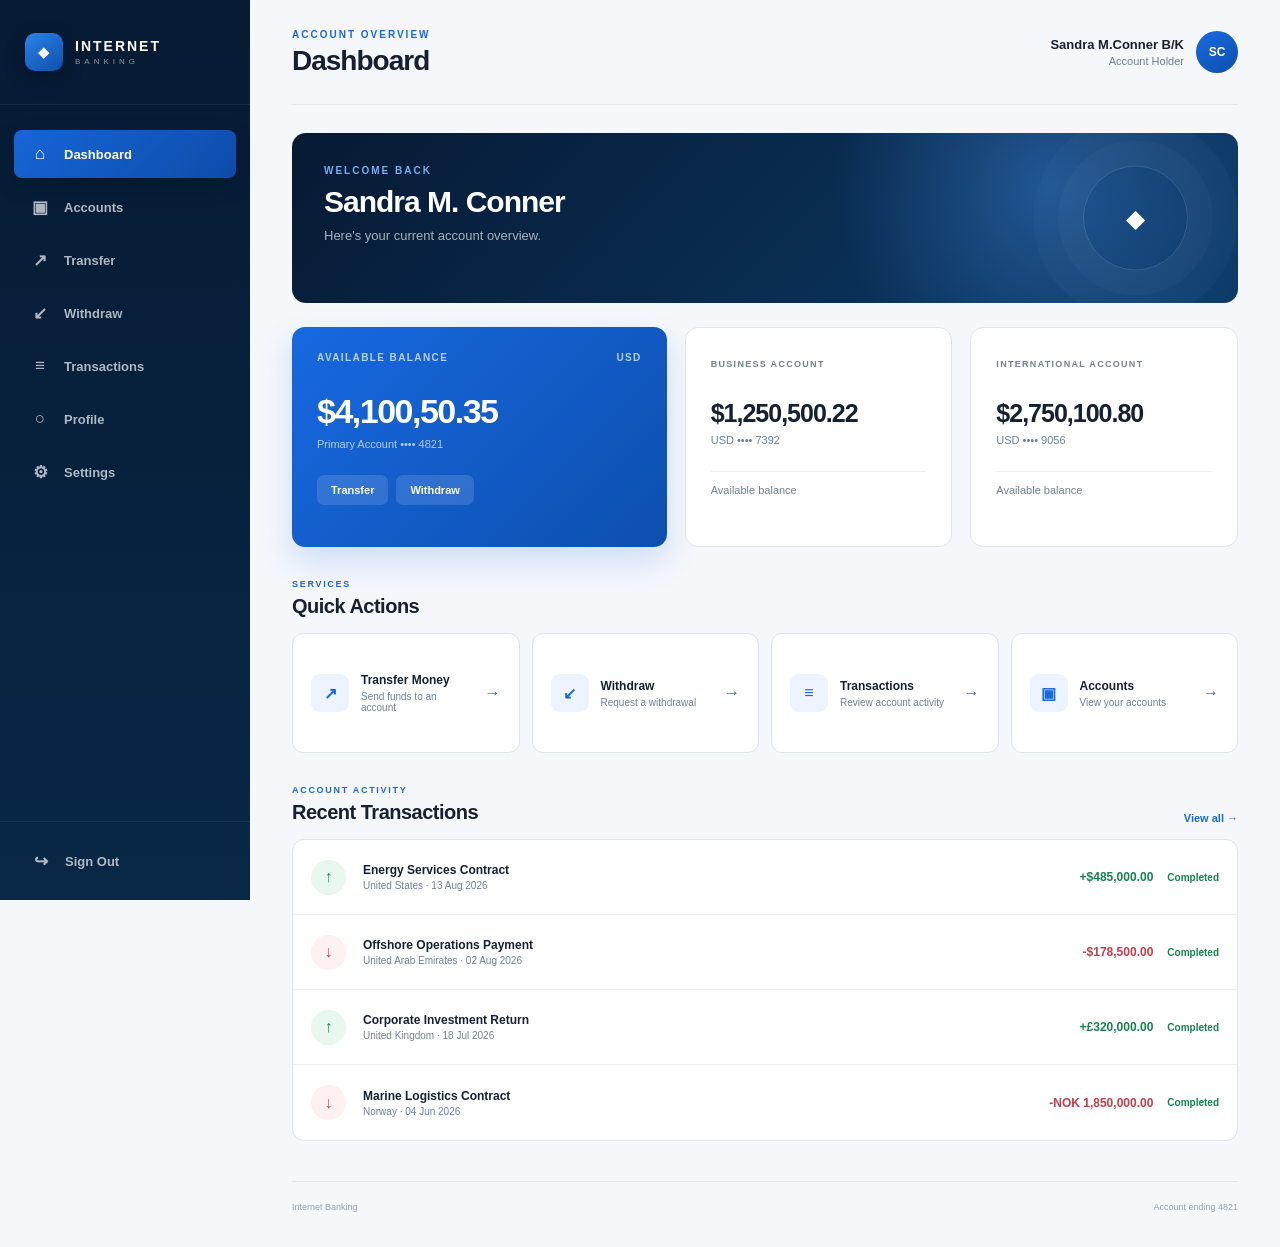
==== dashboard.html @ 9bc2a7ba "Rename dashboad.html to dashboard.html" ====
<!DOCTYPE html>
<html lang="en">

<head>

    <meta charset="UTF-8">

    <meta
        name="viewport"
        content="width=device-width, initial-scale=1.0">

    <title>Internet Banking - Dashboard</title>

    <link
        rel="stylesheet"
        href="style.css">

</head>


<body>


<div class="bank-app">


    <!-- SIDEBAR -->

    <aside class="bank-sidebar">


        <div class="bank-brand">

            <div class="bank-logo">
                ◆
            </div>

            <div>

                <strong>
                    INTERNET
                </strong>

                <span>
                    BANKING
                </span>

            </div>

        </div>



        <nav class="bank-navigation">


            <a
                href="dashboard.html"
                class="active">

                <span>⌂</span>

                Dashboard

            </a>


            <a href="accounts.html">

                <span>▣</span>

                Accounts

            </a>


            <a href="transfer.html">

                <span>↗</span>

                Transfer

            </a>


            <a href="withdraw.html">

                <span>↙</span>

                Withdraw

            </a>


            <a href="transactions.html">

                <span>≡</span>

                Transactions

            </a>


            <a href="profile.html">

                <span>○</span>

                Profile

            </a>


            <a href="settings.html">

                <span>⚙</span>

                Settings

            </a>


        </nav>



        <div class="sidebar-bottom">


            <a href="logout.html">

                <span>↪</span>

                Sign Out

            </a>


        </div>


    </aside>



    <!-- MAIN -->

    <main class="bank-main">


        <!-- TOP BAR -->

        <header class="bank-topbar">


            <div>

                <p class="bank-eyebrow">
                    ACCOUNT OVERVIEW
                </p>

                <h1>
                    Dashboard
                </h1>

            </div>


            <div class="bank-user">


                <div>

                    <strong>
                        Sandra M.Conner B/K
                    </strong>

                    <small>
                        Account Holder
                    </small>

                </div>


                <div class="bank-avatar">
                    SC
                </div>


            </div>


        </header>



        <!-- WELCOME -->

        <section class="welcome-panel">


            <div>

                <p>
                    WELCOME BACK
                </p>

                <h2>
                    Sandra M. Conner
                </h2>

                <span>
                    Here's your current account overview.
                </span>

            </div>


            <div class="welcome-mark">
                ◆
            </div>


        </section>



        <!-- BALANCE -->

        <section class="dashboard-cards">


            <article class="primary-balance-card">


                <div class="balance-top">

                    <span>
                        AVAILABLE BALANCE
                    </span>

                    <span>
                        USD
                    </span>

                </div>


                <div class="balance-amount">
                    $4,100,50.35
                </div>


                <div class="balance-account">

                    Primary Account
                    •••• 4821

                </div>


                <div class="balance-actions">


                    <a href="transfer.html">
                        Transfer
                    </a>


                    <a href="withdraw.html">
                        Withdraw
                    </a>


                </div>


            </article>



            <article class="dashboard-stat">


                <span>
                    BUSINESS ACCOUNT
                </span>


                <strong>
                    $1,250,500.22
                </strong>


                <small>
                    USD •••• 7392
                </small>


                <div class="stat-line"></div>


                <p>
                    Available balance
                </p>


            </article>



            <article class="dashboard-stat">


                <span>
                    INTERNATIONAL ACCOUNT
                </span>


                <strong>
                    $2,750,100.80
                </strong>


                <small>
                    USD •••• 9056
                </small>


                <div class="stat-line"></div>


                <p>
                    Available balance
                </p>


            </article>


        </section>



        <!-- QUICK ACTIONS -->

        <section class="bank-section">


            <div class="section-heading">


                <div>

                    <p>
                        SERVICES
                    </p>

                    <h2>
                        Quick Actions
                    </h2>

                </div>


            </div>



            <div class="quick-actions">


                <a
                    href="transfer.html"
                    class="quick-card">


                    <div class="quick-icon">
                        ↗
                    </div>


                    <div>

                        <strong>
                            Transfer Money
                        </strong>

                        <span>
                            Send funds to an account
                        </span>

                    </div>


                    <b>
                        →
                    </b>


                </a>



                <a
                    href="withdraw.html"
                    class="quick-card">


                    <div class="quick-icon">
                        ↙
                    </div>


                    <div>

                        <strong>
                            Withdraw
                        </strong>

                        <span>
                            Request a withdrawal
                        </span>

                    </div>


                    <b>
                        →
                    </b>


                </a>



                <a
                    href="transactions.html"
                    class="quick-card">


                    <div class="quick-icon">
                        ≡
                    </div>


                    <div>

                        <strong>
                            Transactions
                        </strong>

                        <span>
                            Review account activity
                        </span>

                    </div>


                    <b>
                        →
                    </b>


                </a>



                <a
                    href="accounts.html"
                    class="quick-card">


                    <div class="quick-icon">
                        ▣
                    </div>


                    <div>

                        <strong>
                            Accounts
                        </strong>

                        <span>
                            View your accounts
                        </span>

                    </div>


                    <b>
                        →
                    </b>


                </a>


            </div>


        </section>



        <!-- RECENT ACTIVITY -->

        <section class="bank-section">


            <div class="section-heading">


                <div>

                    <p>
                        ACCOUNT ACTIVITY
                    </p>

                    <h2>
                        Recent Transactions
                    </h2>

                </div>


                <a
                    href="transactions.html">

                    View all →

                </a>


            </div>



            <div class="transaction-card">


                <div class="transaction-row">


                    <div class="transaction-icon credit-icon">
                        ↑
                    </div>


                    <div class="transaction-description">

                        <strong>
                            Energy Services Contract
                        </strong>

                        <span>
                            United States · 13 Aug 2026
                        </span>

                    </div>


                    <div class="transaction-amount credit">
                        +$485,000.00
                    </div>


                    <div class="transaction-status">
                        Completed
                    </div>


                </div>



                <div class="transaction-row">


                    <div class="transaction-icon debit-icon">
                        ↓
                    </div>


                    <div class="transaction-description">

                        <strong>
                            Offshore Operations Payment
                        </strong>

                        <span>
                            United Arab Emirates · 02 Aug 2026
                        </span>

                    </div>


                    <div class="transaction-amount debit">
                        -$178,500.00
                    </div>


                    <div class="transaction-status">
                        Completed
                    </div>


                </div>



                <div class="transaction-row">


                    <div class="transaction-icon credit-icon">
                        ↑
                    </div>


                    <div class="transaction-description">

                        <strong>
                            Corporate Investment Return
                        </strong>

                        <span>
                            United Kingdom · 18 Jul 2026
                        </span>

                    </div>


                    <div class="transaction-amount credit">
                        +£320,000.00
                    </div>


                    <div class="transaction-status">
                        Completed
                    </div>


                </div>



                <div class="transaction-row">


                    <div class="transaction-icon debit-icon">
                        ↓
                    </div>


                    <div class="transaction-description">

                        <strong>
                            Marine Logistics Contract
                        </strong>

                        <span>
                            Norway · 04 Jun 2026
                        </span>

                    </div>


                    <div class="transaction-amount debit">
                        -NOK 1,850,000.00
                    </div>


                    <div class="transaction-status">
                        Completed
                    </div>


                </div>


            </div>


        </section>



        <!-- FOOTER -->

        <footer class="bank-footer">

            <span>
                Internet Banking
            </span>

            <span>
                Account ending 4821
            </span>

        </footer>


    </main>


</div>


</body>

</html>
---- style.css ----
/* =========================================================
   INTERNET BANKING
   COMPLETE SITE STYLES
========================================================= */

* {
    box-sizing: border-box;
    margin: 0;
    padding: 0;
}


:root {

    --navy: #061a33;
    --navy-light: #0d3158;

    --blue: #1769e0;
    --blue-dark: #0d4fae;

    --text: #172033;
    --muted: #718096;

    --border: #dfe5ec;

    --white: #ffffff;

    --background: #f5f7fb;

    --green: #17834e;

    --red: #c53d4b;

}


/* =========================================================
   GLOBAL
========================================================= */

html {
    scroll-behavior: smooth;
}


body {

    font-family:
        Inter,
        -apple-system,
        BlinkMacSystemFont,
        "Segoe UI",
        Arial,
        sans-serif;

    background: var(--background);

    color: var(--text);

}


a {
    color: inherit;

    text-decoration: none;
}


button,
input,
select {
    font-family: inherit;
}


/* =========================================================
   LOGIN PAGE
========================================================= */

.bank-login {

    min-height: 100vh;

    display: grid;

    grid-template-columns:
        minmax(420px, 1.15fr)
        minmax(430px, .85fr);

}


.login-image {

    position: relative;

    min-height: 100vh;

    overflow: hidden;

    background:
        radial-gradient(
            circle at 75% 25%,
            rgba(44,128,230,.30),
            transparent 30%
        ),
        radial-gradient(
            circle at 20% 85%,
            rgba(24,105,224,.20),
            transparent 32%
        ),
        linear-gradient(
            135deg,
            #031326 0%,
            #071f3c 45%,
            #0b3764 100%
        );

}


.login-image::before {

    content: "";

    position: absolute;

    inset: 0;

    opacity: .12;

    background-image:
        linear-gradient(
            rgba(255,255,255,.18) 1px,
            transparent 1px
        ),
        linear-gradient(
            90deg,
            rgba(255,255,255,.18) 1px,
            transparent 1px
        );

    background-size: 55px 55px;

}


.login-image::after {

    content: "";

    position: absolute;

    width: 620px;

    height: 620px;

    right: -280px;

    bottom: -260px;

    border-radius: 50%;

    border:
        1px solid
        rgba(255,255,255,.10);

    box-shadow:
        0 0 0 90px rgba(255,255,255,.025),
        0 0 0 180px rgba(255,255,255,.018);

}


.image-overlay {

    position: absolute;

    inset: 0;

    background:
        linear-gradient(
            135deg,
            rgba(3,18,37,.30),
            rgba(4,30,58,.08)
        );

}


.image-content {

    position: relative;

    z-index: 2;

    height: 100%;

    padding: 48px;

    display: flex;

    flex-direction: column;

    justify-content: space-between;

    color: white;

}


.brand {

    display: flex;

    align-items: center;

    gap: 13px;

    font-size: 19px;

    font-weight: 800;

    letter-spacing: 2px;

}


.brand::before {

    content: "";

    width: 42px;

    height: 42px;

    border-radius: 12px;

    background:
        linear-gradient(
            145deg,
            #2c82e8,
            #0d4fae
        );

    box-shadow:
        0 10px 30px
        rgba(0,0,0,.25);

}


.brand span {

    display: block;

    font-size: 9px;

    letter-spacing: 4px;

    opacity: .65;

    margin-top: 4px;

}


.image-text {

    max-width: 570px;

    padding-bottom: 50px;

}


.eyebrow {

    font-size: 11px;

    font-weight: 800;

    letter-spacing: 2.5px;

    margin-bottom: 14px;

    color: #78aef5;

}


.image-text h1 {

    font-size:
        clamp(
            42px,
            5vw,
            72px
        );

    line-height: 1.02;

    letter-spacing: -3px;

    margin-bottom: 25px;

}


.image-text p:not(.eyebrow) {

    max-width: 500px;

    font-size: 17px;

    line-height: 1.7;

    color:
        rgba(255,255,255,.75);

}


.login-panel {

    min-height: 100vh;

    background: white;

    display: flex;

    align-items: center;

    justify-content: center;

    padding: 45px;

}


.login-container {

    width: 100%;

    max-width: 460px;

}


.mobile-brand {

    display: none;

    color: var(--navy);

    font-size: 20px;

    font-weight: 800;

    letter-spacing: 2px;

    margin-bottom: 55px;

}


.mobile-brand span {

    color: var(--blue);

}


.login-heading {

    margin-bottom: 38px;

}


.login-heading .eyebrow {

    color: var(--blue);

    margin-bottom: 10px;

}


.login-heading h2 {

    font-size: 34px;

    line-height: 1.15;

    letter-spacing: -1.3px;

    margin-bottom: 12px;

}


.login-heading > p:last-child {

    color: var(--muted);

    font-size: 14px;

}


.form-group {

    margin-bottom: 23px;

}


.form-group label {

    display: block;

    font-size: 13px;

    font-weight: 700;

    margin-bottom: 9px;

}


.password-header {

    display: flex;

    justify-content: space-between;

    align-items: center;

}


.password-header a {

    font-size: 12px;

    color: var(--blue);

    text-decoration: none;

    font-weight: 600;

}


.input-wrapper {

    position: relative;

}


.input-wrapper input {

    width: 100%;

    height: 55px;

    border:
        1px solid
        var(--border);

    border-radius: 9px;

    outline: none;

    padding:
        0
        78px
        0
        46px;

    font-size: 14px;

    color: var(--text);

    background: #fff;

    transition: .2s;

}


.input-wrapper input:focus {

    border-color: var(--blue);

    box-shadow:
        0 0 0 4px
        rgba(23,105,224,.10);

}


.input-icon {

    position: absolute;

    left: 16px;

    top: 50%;

    transform:
        translateY(-50%);

    font-size: 15px;

    opacity: .55;

}


.show-password {

    position: absolute;

    right: 13px;

    top: 50%;

    transform:
        translateY(-50%);

    border: 0;

    background: transparent;

    color: var(--blue);

    font-size: 12px;

    font-weight: 700;

    cursor: pointer;

}


.remember-row {

    margin:
        4px 0
        25px;

}


.remember {

    display: flex;

    align-items: center;

    gap: 9px;

    color: #667085;

    font-size: 13px;

    cursor: pointer;

}


.remember input {

    width: 16px;

    height: 16px;

    accent-color: var(--blue);

}


.login-button {

    width: 100%;

    height: 56px;

    border: none;

    border-radius: 9px;

    background:
        linear-gradient(
            135deg,
            var(--blue),
            var(--blue-dark)
        );

    color: white;

    font-size: 14px;

    font-weight: 800;

    cursor: pointer;

    display: flex;

    align-items: center;

    justify-content: center;

    gap: 15px;

    box-shadow:
        0 10px 25px
        rgba(23,105,224,.20);

    transition: .2s;

}


.login-button:hover {

    transform:
        translateY(-1px);

    box-shadow:
        0 14px 30px
        rgba(23,105,224,.28);

}


.login-button span {

    font-size: 20px;

}


.security-message {

    margin-top: 32px;

    padding: 16px;

    border:
        1px solid
        #e6ebf2;

    border-radius: 10px;

    display: flex;

    gap: 13px;

    background: #fafcff;

}


.security-icon {

    width: 30px;

    height: 30px;

    flex-shrink: 0;

    border-radius: 50%;

    background: #e8f7ef;

    color: #17834e;

    display: grid;

    place-items: center;

    font-size: 13px;

    font-weight: 800;

}


.security-message strong {

    display: block;

    font-size: 12px;

    margin-bottom: 4px;

}


.security-message p {

    color: var(--muted);

    font-size: 11px;

    line-height: 1.5;

}


.login-footer {

    margin-top: 35px;

    padding-top: 20px;

    border-top:
        1px solid
        #edf0f4;

    display: flex;

    justify-content: space-between;

    align-items: center;

    color: #98a2b3;

    font-size: 11px;

}


.login-footer div {

    display: flex;

    gap: 18px;

}


.login-footer a {

    color: #667085;

}


.login-footer a:hover {

    color: var(--blue);

}


/* =========================================================
   BANK APPLICATION
========================================================= */

.bank-app {

    min-height: 100vh;

    display: flex;

    background: var(--background);

}


/* =========================================================
   SIDEBAR
========================================================= */

.bank-sidebar {

    width: 250px;

    min-height: 100vh;

    position: fixed;

    left: 0;

    top: 0;

    bottom: 0;

    background:
        linear-gradient(
            180deg,
            #061a33,
            #082846
        );

    color: white;

    display: flex;

    flex-direction: column;

    z-index: 20;

}


.bank-brand {

    height: 105px;

    padding:
        28px 25px;

    display: flex;

    align-items: center;

    gap: 12px;

    border-bottom:
        1px solid
        rgba(255,255,255,.07);

}


.bank-logo {

    width: 38px;

    height: 38px;

    border-radius: 10px;

    display: grid;

    place-items: center;

    background:
        linear-gradient(
            145deg,
            #2c82e8,
            #0d4fae
        );

    font-size: 15px;

    box-shadow:
        0 8px 22px
        rgba(0,0,0,.2);

}


.bank-brand strong {

    display: block;

    font-size: 14px;

    letter-spacing: 2px;

}


.bank-brand span {

    display: block;

    margin-top: 3px;

    font-size: 8px;

    letter-spacing: 4px;

    color:
        rgba(255,255,255,.55);

}


.bank-navigation {

    padding:
        25px 14px;

    display: flex;

    flex-direction: column;

    gap: 5px;

}


.bank-navigation a,
.sidebar-bottom a {

    min-height: 48px;

    padding:
        0 15px;

    border-radius: 8px;

    display: flex;

    align-items: center;

    gap: 13px;

    color:
        rgba(255,255,255,.68);

    font-size: 13px;

    font-weight: 600;

    transition: .2s;

}


.bank-navigation a span,
.sidebar-bottom a span {

    width: 22px;

    text-align: center;

    font-size: 17px;

}


.bank-navigation a:hover,
.sidebar-bottom a:hover {

    background:
        rgba(255,255,255,.07);

    color: white;

}


.bank-navigation a.active {

    background:
        linear-gradient(
            135deg,
            rgba(23,105,224,.95),
            rgba(13,79,174,.95)
        );

    color: white;

    box-shadow:
        0 8px 22px
        rgba(0,0,0,.16);

}


.sidebar-bottom {

    margin-top: auto;

    padding:
        15px;

    border-top:
        1px solid
        rgba(255,255,255,.07);

}


/* =========================================================
   MAIN
========================================================= */

.bank-main {

    width: calc(100% - 250px);

    margin-left: 250px;

    min-height: 100vh;

    padding:
        0 42px 35px;

}


/* =========================================================
   TOPBAR
========================================================= */

.bank-topbar {

    min-height: 105px;

    display: flex;

    align-items: center;

    justify-content: space-between;

    border-bottom:
        1px solid
        #e7ebf0;

    margin-bottom: 28px;

}


.bank-eyebrow {

    color: var(--blue);

    font-size: 10px;

    font-weight: 800;

    letter-spacing: 2px;

    margin-bottom: 7px;

}


.bank-topbar h1 {

    font-size: 28px;

    line-height: 1;

    letter-spacing: -1px;

}


.bank-user {

    display: flex;

    align-items: center;

    gap: 12px;

    text-align: right;

}


.bank-user strong {

    display: block;

    font-size: 13px;

}


.bank-user small {

    display: block;

    color: var(--muted);

    margin-top: 3px;

    font-size: 11px;

}


.bank-avatar {

    width: 42px;

    height: 42px;

    border-radius: 50%;

    display: grid;

    place-items: center;

    background:
        linear-gradient(
            145deg,
            #1769e0,
            #0d4fae
        );

    color: white;

    font-size: 12px;

    font-weight: 800;

}


/* =========================================================
   WELCOME
========================================================= */

.welcome-panel {

    position: relative;

    overflow: hidden;

    min-height: 170px;

    padding: 32px;

    border-radius: 14px;

    color: white;

    background:
        radial-gradient(
            circle at 80% 30%,
            rgba(76,154,255,.35),
            transparent 28%
        ),
        linear-gradient(
            135deg,
            #061a33,
            #0c3b69
        );

    margin-bottom: 24px;

}


.welcome-panel p {

    color: #78aef5;

    font-size: 10px;

    font-weight: 800;

    letter-spacing: 2px;

    margin-bottom: 9px;

}


.welcome-panel h2 {

    font-size: 30px;

    letter-spacing: -1px;

    margin-bottom: 7px;

}


.welcome-panel span {

    color:
        rgba(255,255,255,.65);

    font-size: 13px;

}


.welcome-mark {

    position: absolute;

    right: 50px;

    top: 50%;

    transform:
        translateY(-50%);

    width: 105px;

    height: 105px;

    border-radius: 50%;

    display: grid;

    place-items: center;

    font-size: 25px;

    border:
        1px solid
        rgba(255,255,255,.14);

    box-shadow:
        0 0 0 25px
        rgba(255,255,255,.025),
        0 0 0 50px
        rgba(255,255,255,.018);

}


/* =========================================================
   DASHBOARD BALANCE
========================================================= */

.dashboard-cards {

    display: grid;

    grid-template-columns:
        1.4fr
        1fr
        1fr;

    gap: 18px;

    margin-bottom: 32px;

}


.primary-balance-card {

    min-height: 220px;

    padding: 25px;

    border-radius: 13px;

    color: white;

    background:
        linear-gradient(
            135deg,
            #1769e0,
            #0d4fae
        );

    box-shadow:
        0 14px 32px
        rgba(23,105,224,.18);

}


.balance-top {

    display: flex;

    justify-content: space-between;

    color:
        rgba(255,255,255,.70);

    font-size: 10px;

    font-weight: 800;

    letter-spacing: 1.4px;

}


.balance-amount {

    font-size: 34px;

    font-weight: 700;

    letter-spacing: -1.5px;

    margin-top: 29px;

}


.balance-account {

    color:
        rgba(255,255,255,.68);

    font-size: 11px;

    margin-top: 7px;

}


.balance-actions {

    display: flex;

    gap: 8px;

    margin-top: 25px;

}


.balance-actions a {

    padding:
        9px 14px;

    border-radius: 7px;

    background:
        rgba(255,255,255,.13);

    color: white;

    font-size: 11px;

    font-weight: 700;

}


.dashboard-stat {

    min-height: 220px;

    padding: 25px;

    background: white;

    border:
        1px solid
        var(--border);

    border-radius: 13px;

}


.dashboard-stat > span {

    color: var(--muted);

    font-size: 9px;

    font-weight: 800;

    letter-spacing: 1.3px;

}


.dashboard-stat strong {

    display: block;

    font-size: 25px;

    margin-top: 28px;

    letter-spacing: -1px;

}


.dashboard-stat small {

    display: block;

    color: var(--muted);

    font-size: 11px;

    margin-top: 6px;

}


.stat-line {

    height: 1px;

    background:
        #edf0f4;

    margin:
        25px 0 12px;

}


.dashboard-stat p {

    color: var(--muted);

    font-size: 11px;

}


/* =========================================================
   SECTIONS
========================================================= */

.bank-section {

    margin-bottom: 32px;

}


.section-heading {

    display: flex;

    justify-content: space-between;

    align-items: flex-end;

    margin-bottom: 15px;

}


.section-heading p {

    color: var(--blue);

    font-size: 9px;

    font-weight: 800;

    letter-spacing: 1.7px;

    margin-bottom: 6px;

}


.section-heading h2 {

    font-size: 20px;

    letter-spacing: -.5px;

}


.section-heading > a {

    color: var(--blue);

    font-size: 11px;

    font-weight: 700;

}


/* =========================================================
   QUICK ACTIONS
========================================================= */

.quick-actions {

    display: grid;

    grid-template-columns:
        repeat(4, 1fr);

    gap: 12px;

}


.quick-card {

    min-height: 120px;

    padding: 18px;

    border:
        1px solid
        var(--border);

    border-radius: 11px;

    background: white;

    display: flex;

    align-items: center;

    gap: 12px;

    transition: .2s;

}


.quick-card:hover {

    border-color:
        rgba(23,105,224,.35);

    transform:
        translateY(-2px);

    box-shadow:
        0 10px 25px
        rgba(20,50,90,.07);

}


.quick-icon {

    width: 38px;

    height: 38px;

    flex-shrink: 0;

    border-radius: 9px;

    display: grid;

    place-items: center;

    background: #edf4ff;

    color: var(--blue);

    font-weight: 800;

}


.quick-card strong {

    display: block;

    font-size: 12px;

}


.quick-card span {

    display: block;

    color: var(--muted);

    font-size: 10px;

    margin-top: 4px;

}


.quick-card b {

    margin-left: auto;

    color: var(--blue);

}


/* =========================================================
   RECENT TRANSACTIONS
========================================================= */

.transaction-card {

    background: white;

    border:
        1px solid
        var(--border);

    border-radius: 12px;

    overflow: hidden;

}


.transaction-row {

    min-height: 75px;

    padding:
        12px 18px;

    display: grid;

    grid-template-columns:
        38px
        1fr
        auto
        auto;

    align-items: center;

    gap: 14px;

    border-bottom:
        1px solid
        #edf0f4;

}


.transaction-row:last-child {

    border-bottom: 0;

}


.transaction-icon {

    width: 35px;

    height: 35px;

    border-radius: 50%;

    display: grid;

    place-items: center;

    font-weight: 800;

}


.credit-icon {

    background: #e8f7ef;

    color: var(--green);

}


.debit-icon {

    background: #fff0f1;

    color: var(--red);

}


.transaction-description strong {

    display: block;

    font-size: 12px;

}


.transaction-description span {

    display: block;

    color: var(--muted);

    font-size: 10px;

    margin-top: 3px;

}


.transaction-amount {

    font-size: 12px;

    font-weight: 800;

}


.credit {

    color: var(--green);

}


.debit {

    color: var(--red);

}


.transaction-status {

    color: var(--green);

    font-size: 10px;

    font-weight: 700;

}


/* =========================================================
   ACCOUNTS
========================================================= */

.account-total {

    min-height: 165px;

    padding: 30px;

    border-radius: 14px;

    background:
        linear-gradient(
            135deg,
            #061a33,
            #0c3b69
        );

    color: white;

    display: flex;

    align-items: center;

    justify-content: space-between;

    margin-bottom: 30px;

}


.account-total p {

    color: #78aef5;

    font-size: 9px;

    font-weight: 800;

    letter-spacing: 1.7px;

}


.account-total h2 {

    font-size: 34px;

    letter-spacing: -1.5px;

    margin:
        10px 0 5px;

}


.account-total span {

    color:
        rgba(255,255,255,.58);

    font-size: 11px;

}


.account-total-mark {

    width: 90px;

    height: 90px;

    border-radius: 50%;

    display: grid;

    place-items: center;

    border:
        1px solid
        rgba(255,255,255,.13);

}


.account-grid {

    display: grid;

    grid-template-columns:
        repeat(3,1fr);

    gap: 16px;

}


.account-card {

    padding: 23px;

    min-height: 245px;

    border:
        1px solid
        var(--border);

    border-radius: 12px;

    background: white;

}


.account-card-top {

    display: flex;

    justify-content: space-between;

}


.account-type {

    color: var(--blue);

    font-size: 8px;

    font-weight: 800;

    letter-spacing: 1.5px;

}


.account-card-logo {

    width: 30px;

    height: 30px;

    border-radius: 8px;

    display: grid;

    place-items: center;

    background: #edf4ff;

    color: var(--blue);

    font-size: 11px;

}


.account-card h3 {

    font-size: 17px;

    margin-top: 22px;

}


.account-number {

    color: var(--muted);

    font-size: 11px;

    margin-top: 6px;

}


.account-balance {

    font-size: 25px;

    font-weight: 700;

    margin-top: 27px;

}


.account-label {

    display: block;

    color: var(--muted);

    font-size: 10px;

    margin-top: 4px;

}


.account-card-footer {

    display: flex;

    justify-content: space-between;

    align-items: center;

    border-top:
        1px solid
        #edf0f4;

    margin-top: 20px;

    padding-top: 15px;

    font-size: 10px;

}


.account-card-footer span {

    color: var(--green);

    font-weight: 700;

}


.account-card-footer a {

    color: var(--blue);

    font-weight: 700;

}


.details-card {

    display: grid;

    grid-template-columns:
        repeat(3,1fr);

    background: white;

    border:
        1px solid
        var(--border);

    border-radius: 12px;

    overflow: hidden;

}


.detail-item {

    padding: 20px;

    border-right:
        1px solid
        #edf0f4;

    border-bottom:
        1px solid
        #edf0f4;

}


.detail-item span {

    display: block;

    color: var(--muted);

    font-size: 10px;

    margin-bottom: 6px;

}


.detail-item strong {

    font-size: 12px;

}


.active-text {

    color: var(--green) !important;

}


.currency-grid {

    display: grid;

    grid-template-columns:
        repeat(3,1fr);

    gap: 10px;

}


.currency-card {

    padding: 17px;

    background: white;

    border:
        1px solid
        var(--border);

    border-radius: 9px;

}


.currency-card strong {

    display: block;

    font-size: 13px;

}


.currency-card span {

    display: block;

    color: var(--muted);

    font-size: 10px;

    margin-top: 4px;

}


/* =========================================================
   FORM PAGES
========================================================= */

.transfer-layout {

    display: grid;

    grid-template-columns:
        minmax(0, 1fr)
        300px;

    gap: 20px;

}


.transfer-form-card {

    background: white;

    border:
        1px solid
        var(--border);

    border-radius: 13px;

    padding: 28px;

}


.form-card-heading {

    display: flex;

    justify-content: space-between;

    align-items: center;

    padding-bottom: 23px;

    border-bottom:
        1px solid
        #edf0f4;

    margin-bottom: 25px;

}


.form-card-heading p,
.profile-card-heading p,
.settings-heading p {

    color: var(--blue);

    font-size: 9px;

    font-weight: 800;

    letter-spacing: 1.6px;

    margin-bottom: 6px;

}


.form-card-heading h2,
.profile-card-heading h2,
.settings-heading h2 {

    font-size: 21px;

}


.form-heading-icon {

    width: 40px;

    height: 40px;

    border-radius: 10px;

    background: #edf4ff;

    color: var(--blue);

    display: grid;

    place-items: center;

}


.bank-form-section {

    padding-bottom: 25px;

    margin-bottom: 25px;

    border-bottom:
        1px solid
        #edf0f4;

}


.bank-form-section:last-of-type {

    border-bottom: 0;

}


.bank-form-title {

    font-size: 13px;

    font-weight: 800;

    margin-bottom: 17px;

}


.bank-field {

    margin-bottom: 17px;

}


.bank-field:last-child {

    margin-bottom: 0;

}


.bank-field label {

    display: block;

    font-size: 11px;

    font-weight: 700;

    margin-bottom: 7px;

}


.bank-field input,
.bank-field select {

    width: 100%;

    height: 48px;

    border:
        1px solid
        var(--border);

    border-radius: 8px;

    padding:
        0 13px;

    outline: none;

    background: white;

    color: var(--text);

    font-size: 12px;

    transition: .2s;

}


.bank-field input:focus,
.bank-field select:focus {

    border-color: var(--blue);

    box-shadow:
        0 0 0 3px
        rgba(23,105,224,.08);

}


.two-fields {

    display: grid;

    grid-template-columns:
        1fr 1fr;

    gap: 12px;

}


.transfer-actions,
.profile-actions,
.settings-actions,
.result-actions {

    display: flex;

    gap: 10px;

    flex-wrap: wrap;

    margin-top: 8px;

}


.bank-primary-button,
.bank-secondary-button {

    min-height: 48px;

    padding:
        0 20px;

    border-radius: 8px;

    display: inline-flex;

    align-items: center;

    justify-content: center;

    gap: 12px;

    font-size: 12px;

    font-weight: 800;

    cursor: pointer;

}


.bank-primary-button {

    border: 0;

    color: white;

    background:
        linear-gradient(
            135deg,
            var(--blue),
            var(--blue-dark)
        );

    box-shadow:
        0 8px 20px
        rgba(23,105,224,.17);

}


.bank-primary-button span {

    font-size: 17px;

}


.bank-secondary-button {

    border:
        1px solid
        var(--border);

    background: white;

    color: var(--text);

}


.transfer-side {

    display: flex;

    flex-direction: column;

    gap: 15px;

}


.side-info-card {

    background: white;

    border:
        1px solid
        var(--border);

    border-radius: 12px;

    padding: 23px;

}


.side-icon {

    width: 38px;

    height: 38px;

    border-radius: 10px;

    display: grid;

    place-items: center;

    background: #edf4ff;

    color: var(--blue);

    margin-bottom: 20px;

}


.side-info-card h3 {

    font-size: 17px;

    margin-bottom: 9px;

}


.side-info-card p:not(.bank-eyebrow) {

    color: var(--muted);

    font-size: 11px;

    line-height: 1.7;

}


.side-balance {

    display: block;

    font-size: 23px;

    margin-top: 18px;

}


.side-info-card > span {

    color: var(--muted);

    font-size: 10px;

}


/* =========================================================
   TRANSACTIONS
========================================================= */

.transaction-summary {

    display: grid;

    grid-template-columns:
        repeat(3,1fr);

    gap: 15px;

    margin-bottom: 20px;

}


.transaction-summary-card {

    padding: 22px;

    background: white;

    border:
        1px solid
        var(--border);

    border-radius: 11px;

}


.transaction-summary-card span {

    display: block;

    color: var(--muted);

    font-size: 9px;

    font-weight: 800;

    letter-spacing: 1.3px;

}


.transaction-summary-card strong {

    display: block;

    font-size: 22px;

    margin-top: 15px;

}


.transaction-summary-card small {

    display: block;

    color: var(--muted);

    font-size: 10px;

    margin-top: 4px;

}


.credit-text {

    color: var(--green) !important;

}


.debit-text {

    color: var(--red) !important;

}


.transaction-controls {

    display: grid;

    grid-template-columns:
        1fr
        150px
        130px;

    gap: 10px;

    margin-bottom: 15px;

}


.transaction-search {

    position: relative;

}


.transaction-search span {

    position: absolute;

    left: 14px;

    top: 50%;

    transform:
        translateY(-50%);

    color: var(--muted);

}


.transaction-search input,
.transaction-controls select {

    width: 100%;

    height: 45px;

    border:
        1px solid
        var(--border);

    border-radius: 8px;

    background: white;

    outline: none;

    padding:
        0 13px;

    color: var(--text);

    font-size: 11px;

}


.transaction-search input {

    padding-left: 38px;

}


.transaction-search input:focus,
.transaction-controls select:focus {

    border-color: var(--blue);

}


.transaction-table-card {

    background: white;

    border:
        1px solid
        var(--border);

    border-radius: 12px;

    overflow: hidden;

}


.transaction-table-header {

    padding: 22px;

    display: flex;

    align-items: center;

    justify-content: space-between;

    border-bottom:
        1px solid
        #edf0f4;

}


.transaction-table-header p {

    color: var(--blue);

    font-size: 9px;

    font-weight: 800;

    letter-spacing: 1.5px;

    margin-bottom: 5px;

}


.transaction-table-header h2 {

    font-size: 19px;

}


.transaction-table-header > span {

    color: var(--muted);

    font-size: 10px;

}


.transaction-table-wrap {

    width: 100%;

    overflow-x: auto;

}


.transaction-table-wrap table {

    width: 100%;

    border-collapse: collapse;

    min-width: 850px;

}


.transaction-table-wrap th {

    text-align: left;

    padding:
        14px 17px;

    color: #98a2b3;

    background: #fafbfc;

    font-size: 8px;

    letter-spacing: 1.2px;

}


.transaction-table-wrap td {

    padding:
        17px;

    border-top:
        1px solid
        #edf0f4;

    font-size: 11px;

}


.transaction-table-wrap td strong {

    display: block;

    font-size: 11px;

}


.transaction-table-wrap td small {

    display: block;

    color: var(--muted);

    margin-top: 4px;

    font-size: 9px;

}


.type-badge,
.status-badge {

    display: inline-flex;

    padding:
        5px 8px;

    border-radius: 5px;

    font-size: 8px;

    font-weight: 800;

}


.credit-badge {

    background: #e8f7ef;

    color: var(--green);

}


.debit-badge {

    background: #fff0f1;

    color: var(--red);

}


.status-badge {

    background: #e8f7ef;

    color: var(--green);

}


/* =========================================================
   PROFILE
========================================================= */

.profile-header-card {

    display: flex;

    align-items: center;

    gap: 18px;

    padding: 25px;

    background: white;

    border:
        1px solid
        var(--border);

    border-radius: 13px;

    margin-bottom: 18px;

}


.large-profile-avatar {

    width: 70px;

    height: 70px;

    border-radius: 16px;

    display: grid;

    place-items: center;

    background:
        linear-gradient(
            145deg,
            var(--blue),
            var(--blue-dark)
        );

    color: white;

    font-size: 20px;

    font-weight: 800;

}


.profile-header-info {

    flex: 1;

}


.profile-header-info h2 {

    font-size: 24px;

    letter-spacing: -.7px;

}


.profile-header-info > span {

    color: var(--muted);

    font-size: 11px;

}


.profile-status {

    display: flex;

    align-items: center;

    gap: 7px;

    color: var(--green);

    font-size: 10px;

    font-weight: 800;

}


.status-dot {

    width: 7px;

    height: 7px;

    border-radius: 50%;

    background: var(--green);

}


.profile-layout {

    display: grid;

    grid-template-columns:
        1fr 1fr;

    gap: 18px;

    margin-bottom: 18px;

}


.profile-card {

    padding: 26px;

    background: white;

    border:
        1px solid
        var(--border);

    border-radius: 12px;

}


.profile-card-heading {

    display: flex;

    justify-content: space-between;

    align-items: center;

    padding-bottom: 20px;

    margin-bottom: 20px;

    border-bottom:
        1px solid
        #edf0f4;

}


.profile-fields {

    display: grid;

    grid-template-columns:
        1fr 1fr;

    gap: 15px;

}


.full-field {

    grid-column: 1 / -1;

}


.account-detail-list {

    display: flex;

    flex-direction: column;

}


.account-detail-row {

    display: flex;

    justify-content: space-between;

    gap: 20px;

    padding:
        14px 0;

    border-bottom:
        1px solid
        #edf0f4;

}


.account-detail-row:last-child {

    border-bottom: 0;

}


.account-detail-row span {

    color: var(--muted);

    font-size: 10px;

}


.account-detail-row strong {

    text-align: right;

    font-size: 11px;

}


.security-card {

    margin-bottom: 18px;

}


.security-options {

    display: flex;

    flex-direction: column;

}


.security-option {

    min-height: 70px;

    display: grid;

    grid-template-columns:
        38px 1fr auto;

    align-items: center;

    gap: 12px;

    border-bottom:
        1px solid
        #edf0f4;

}


.security-option:last-child {

    border-bottom: 0;

}


.security-option-icon {

    width: 32px;

    height: 32px;

    border-radius: 8px;

    display: grid;

    place-items: center;

    background: #e8f7ef;

    color: var(--green);

    font-size: 11px;

    font-weight: 800;

}


.security-option strong {

    display: block;

    font-size: 11px;

}


.security-option span:not(.security-enabled) {

    display: block;

    color: var(--muted);

    font-size: 9px;

    margin-top: 3px;

}


.security-enabled {

    color: var(--green);

    font-size: 9px;

    font-weight: 800;

}


/* =========================================================
   SETTINGS
========================================================= */

.settings-layout {

    display: grid;

    grid-template-columns:
        1fr 1fr;

    gap: 18px;

}


.settings-card {

    background: white;

    border:
        1px solid
        var(--border);

    border-radius: 12px;

    padding: 25px;

}


.settings-heading {

    display: flex;

    justify-content: space-between;

    align-items: center;

    padding-bottom: 19px;

    margin-bottom: 20px;

    border-bottom:
        1px solid
        #edf0f4;

}


.settings-heading h2 {

    font-size: 20px;

}


.settings-icon {

    width: 38px;

    height: 38px;

    border-radius: 9px;

    display: grid;

    place-items: center;

    background: #edf4ff;

    color: var(--blue);

}


.settings-fields {

    display: flex;

    flex-direction: column;

}


.settings-option-list {

    display: flex;

    flex-direction: column;

}


.settings-option {

    min-height: 75px;

    display: grid;

    grid-template-columns:
        35px 1fr auto;

    align-items: center;

    gap: 11px;

    border-bottom:
        1px solid
        #edf0f4;

}


.settings-option:last-child {

    border-bottom: 0;

}


.settings-option-icon {

    width: 30px;

    height: 30px;

    border-radius: 8px;

    background: #e8f7ef;

    color: var(--green);

    display: grid;

    place-items: center;

    font-size: 10px;

}


.settings-option strong {

    display: block;

    font-size: 11px;

}


.settings-option span {

    display: block;

    color: var(--muted);

    font-size: 9px;

    margin-top: 3px;

}


/* switch */

.switch {

    position: relative;

    width: 40px;

    height: 22px;

}


.switch input {

    opacity: 0;

    width: 0;

    height: 0;

}


.slider {

    position: absolute;

    inset: 0;

    cursor: pointer;

    background: #cbd5e1;

    border-radius: 20px;

    transition: .2s;

}


.slider::before {

    content: "";

    position: absolute;

    width: 16px;

    height: 16px;

    left: 3px;

    top: 3px;

    background: white;

    border-radius: 50%;

    transition: .2s;

}


.switch input:checked + .slider {

    background: var(--blue);

}


.switch input:checked + .slider::before {

    transform:
        translateX(18px);

}


/* =========================================================
   VERIFICATION
========================================================= */

.verification-layout,
.result-layout {

    display: grid;

    grid-template-columns:
        minmax(0, 1fr)
        300px;

    gap: 18px;

}


.verification-card,
.result-card {

    background: white;

    border:
        1px solid
        var(--border);

    border-radius: 13px;

    padding: 40px;

}


.verification-symbol,
.result-success-icon {

    width: 62px;

    height: 62px;

    border-radius: 50%;

    display: grid;

    place-items: center;

    background: #e8f7ef;

    color: var(--green);

    font-size: 23px;

    font-weight: 800;

    margin-bottom: 25px;

}


.verification-card h2,
.result-card h2 {

    font-size: 27px;

    letter-spacing: -.8px;

    margin-bottom: 10px;

}


.verification-text,
.result-description {

    color: var(--muted);

    font-size: 12px;

    line-height: 1.7;

    max-width: 620px;

}


.verification-status {

    margin:
        30px 0;

    border:
        1px solid
        var(--border);

    border-radius: 10px;

    overflow: hidden;

}


.status-line {

    display: flex;

    align-items: center;

    gap: 12px;

    min-height: 72px;

    padding:
        12px 18px;

    border-bottom:
        1px solid
        #edf0f4;

}


.status-line:last-child {

    border-bottom: 0;

}


.status-check,
.status-pending,
.status-waiting {

    width: 28px;

    height: 28px;

    border-radius: 50%;

    display: grid;

    place-items: center;

    font-size: 10px;

    font-weight: 800;

}


.status-check {

    background: #e8f7ef;

    color: var(--green);

}


.status-pending {

    background: #edf4ff;

    color: var(--blue);

}


.status-waiting {

    background: #f1f3f6;

    color: #98a2b3;

}


.status-line strong {

    display: block;

    font-size: 11px;

}


.status-line small {

    display: block;

    color: var(--muted);

    font-size: 9px;

    margin-top: 3px;

}


/* =========================================================
   RESULT
========================================================= */

.result-reference {

    display: grid;

    grid-template-columns:
        repeat(3,1fr);

    gap: 10px;

    margin-top: 25px;

}


.result-reference > div {

    padding: 15px;

    background: #fafbfc;

    border:
        1px solid
        #edf0f4;

    border-radius: 8px;

}


.result-reference span {

    display: block;

    color: var(--muted);

    font-size: 9px;

    margin-bottom: 6px;

}


.result-reference strong {

    font-size: 11px;

}


.result-timeline {

    margin:
        25px 0;

    border:
        1px solid
        var(--border);

    border-radius: 10px;

}


.timeline-item {

    display: grid;

    grid-template-columns:
        34px 1fr;

    gap: 12px;

    align-items: center;

    padding:
        15px;

    border-bottom:
        1px solid
        #edf0f4;

}


.timeline-item:last-child {

    border-bottom: 0;

}


.timeline-icon {

    width: 28px;

    height: 28px;

    border-radius: 50%;

    display: grid;

    place-items: center;

    font-size: 10px;

}


.timeline-icon.completed {

    background: #e8f7ef;

    color: var(--green);

}


.timeline-icon.waiting {

    background: #edf4ff;

    color: var(--blue);

}


.timeline-item strong {

    display: block;

    font-size: 11px;

}


.timeline-item span {

    display: block;

    color: var(--muted);

    font-size: 9px;

    margin-top: 3px;

}


/* =========================================================
   LOGOUT
========================================================= */

.logout-page {

    min-height: 100vh;

    display: grid;

    place-items: center;

    padding: 25px;

    background:
        radial-gradient(
            circle at 20% 20%,
            rgba(23,105,224,.10),
            transparent 30%
        ),
        var(--background);

}


.logout-card {

    width: 100%;

    max-width: 500px;

    padding: 42px;

    background: white;

    border:
        1px solid
        var(--border);

    border-radius: 16px;

    text-align: center;

    box-shadow:
        0 20px 50px
        rgba(20,45,80,.08);

}


.logout-brand {

    display: inline-flex;

    align-items: center;

    gap: 10px;

    margin-bottom: 35px;

}


.logout-logo {

    width: 38px;

    height: 38px;

    border-radius: 10px;

    display: grid;

    place-items: center;

    color: white;

    background:
        linear-gradient(
            145deg,
            var(--blue),
            var(--blue-dark)
        );

}


.logout-brand strong {

    display: block;

    text-align: left;

    font-size: 13px;

    letter-spacing: 1.5px;

}


.logout-brand span {

    display: block;

    text-align: left;

    color: var(--muted);

    font-size: 8px;

    letter-spacing: 3px;

}


.logout-success-icon {

    width: 65px;

    height: 65px;

    margin:
        0 auto 24px;

    border-radius: 50%;

    display: grid;

    place-items: center;

    background: #e8f7ef;

    color: var(--green);

    font-size: 24px;

    font-weight: 800;

}


.logout-card h1 {

    font-size: 28px;

    letter-spacing: -1px;

    margin-bottom: 10px;

}


.logout-description {

    color: var(--muted);

    font-size: 12px;

    line-height: 1.7;

}


.logout-account {

    margin:
        25px 0;

    padding: 18px;

    background: #fafbfc;

    border:
        1px solid
        #edf0f4;

    border-radius: 9px;

    display: flex;

    justify-content: space-between;

    text-align: left;

    gap: 20px;

}


.logout-account span {

    display: block;

    color: var(--muted);

    font-size: 9px;

    margin-bottom: 5px;

}


.logout-account strong {

    font-size: 11px;

}


.logout-button {

    width: 100%;

}


.logout-footer {

    margin-top: 25px;

    padding-top: 18px;

    border-top:
        1px solid
        #edf0f4;

    display: flex;

    justify-content: space-between;

    color: #98a2b3;

    font-size: 9px;

}


/* =========================================================
   FOOTER
========================================================= */

.bank-footer {

    margin-top: 40px;

    padding-top: 20px;

    border-top:
        1px solid
        #e4e8ee;

    display: flex;

    justify-content: space-between;

    color: #98a2b3;

    font-size: 9px;

}


/* =========================================================
   RESPONSIVE
========================================================= */

@media (max-width: 1100px) {

    .dashboard-cards {

        grid-template-columns:
            1fr 1fr;

    }


    .primary-balance-card {

        grid-column:
            1 / -1;

    }


    .quick-actions {

        grid-template-columns:
            1fr 1fr;

    }


    .account-grid {

        grid-template-columns:
            1fr 1fr;

    }


    .details-card {

        grid-template-columns:
            1fr 1fr;

    }


    .currency-grid {

        grid-template-columns:
            repeat(2,1fr);

    }

}


@media (max-width: 900px) {

    .bank-login {

        grid-template-columns: 1fr;

    }


    .login-image {

        display: none;

    }


    .login-panel {

        min-height: 100vh;

        padding:
            30px 25px;

    }


    .mobile-brand {

        display: block;

    }


    .bank-sidebar {

        width: 210px;

    }


    .bank-main {

        width:
            calc(100% - 210px);

        margin-left: 210px;

        padding:
            0 25px 30px;

    }


    .transfer-layout,
    .verification-layout,
    .result-layout {

        grid-template-columns: 1fr;

    }


    .transfer-side {

        display: grid;

        grid-template-columns: 1fr 1fr;

    }


    .profile-layout,
    .settings-layout {

        grid-template-columns: 1fr;

    }

}


@media (max-width: 650px) {

    .bank-sidebar {

        position: relative;

        width: 100%;

        min-height: auto;

    }


    .bank-app {

        display: block;

    }


    .bank-navigation {

        display: grid;

        grid-template-columns:
            1fr 1fr;

    }


    .sidebar-bottom {

        display: none;

    }


    .bank-main {

        width: 100%;

        margin-left: 0;

        padding:
            0 15px 25px;

    }


    .bank-topbar {

        min-height: 90px;

    }


    .bank-topbar h1 {

        font-size: 23px;

    }


    .bank-user > div:first-child {

        display: none;

    }


    .dashboard-cards,
    .account-grid,
    .transaction-summary,
    .result-reference {

        grid-template-columns: 1fr;

    }


    .primary-balance-card {

        grid-column: auto;

    }


    .quick-actions {

        grid-template-columns: 1fr;

    }


    .details-card {

        grid-template-columns: 1fr;

    }


    .currency-grid {

        grid-template-columns: 1fr;

    }


    .transfer-side {

        grid-template-columns: 1fr;

    }


    .two-fields {

        grid-template-columns: 1fr;

    }


    .transaction-controls {

        grid-template-columns: 1fr;

    }


    .transaction-table-header {

        align-items: flex-start;

        gap: 10px;

        flex-direction: column;

    }


    .transaction-row {

        grid-template-columns:
            38px 1fr;

    }


    .transaction-amount,
    .transaction-status {

        grid-column: 2;

    }


    .profile-header-card {

        flex-wrap: wrap;

    }


    .profile-fields {

        grid-template-columns: 1fr;

    }


    .full-field {

        grid-column: auto;

    }


    .security-option {

        grid-template-columns:
            35px 1fr;

        padding:
            10px 0;

    }


    .security-enabled {

        grid-column: 2;

    }


    .verification-card,
    .result-card {

        padding: 25px;

    }


    .logout-card {

        padding: 30px 20px;

    }


    .logout-account {

        flex-direction: column;

    }


    .bank-footer,
    .logout-footer {

        flex-direction: column;

        gap: 8px;

    }

}


@media (max-width: 500px) {

    .login-panel {

        padding:
            25px 20px;

    }


    .login-container {

        max-width: 100%;

    }


    .login-heading h2 {

        font-size: 29px;

    }


    .login-footer {

        flex-direction: column;

        gap: 15px;

        align-items: flex-start;

    }

}
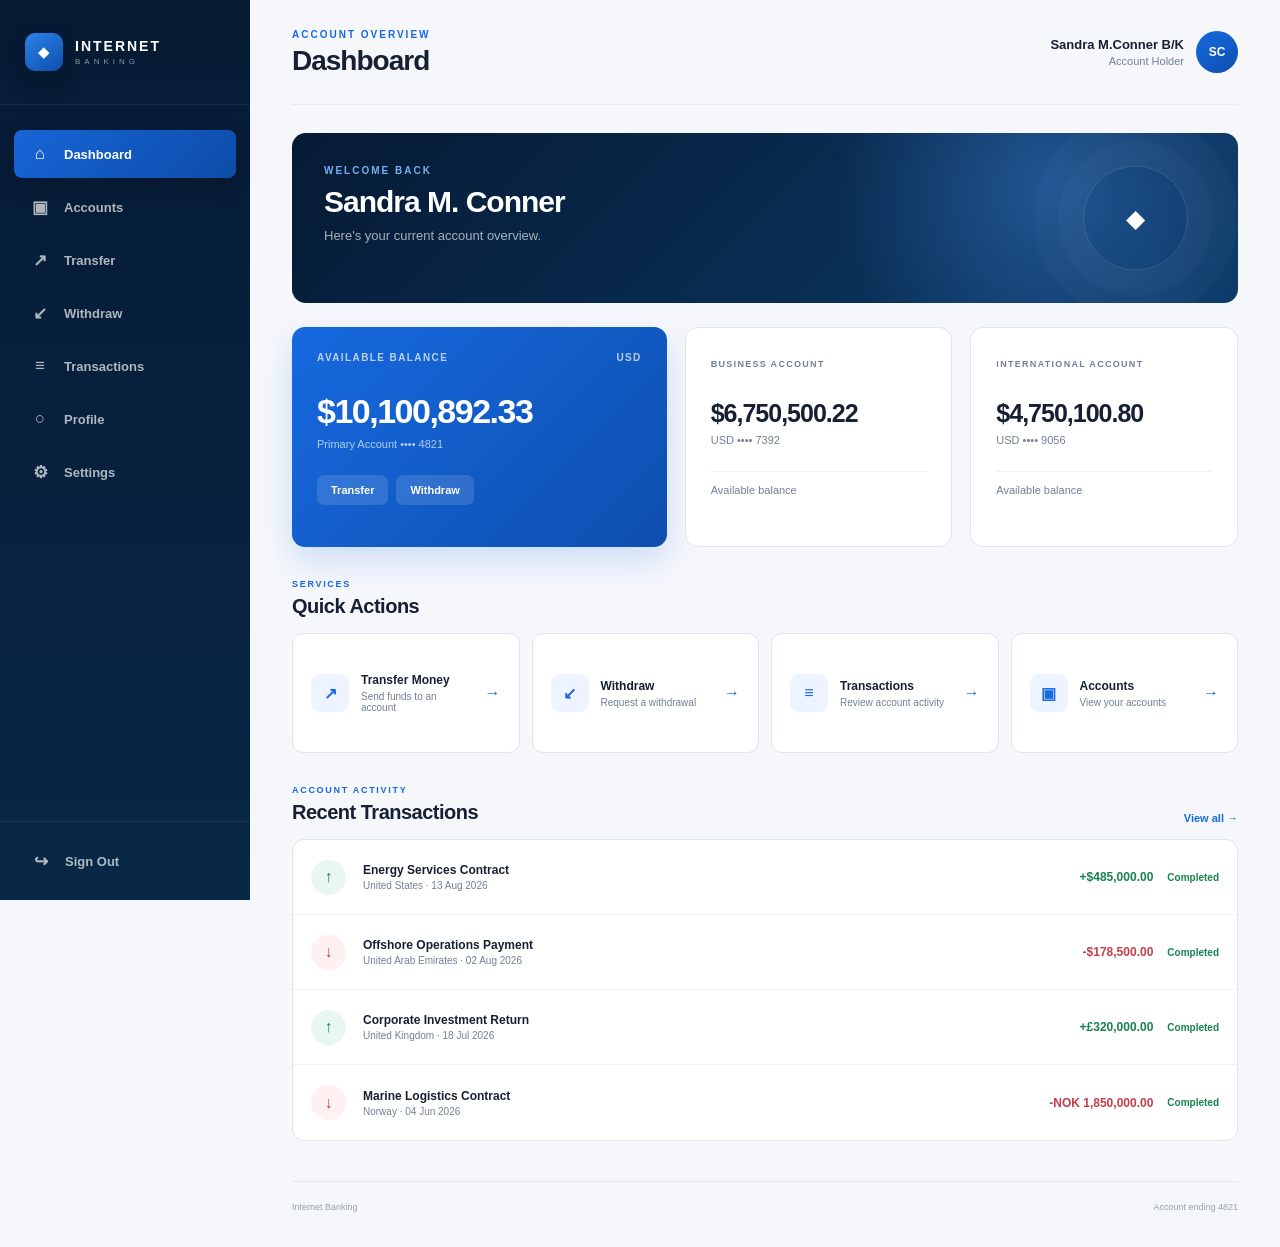
==== commit ecdeb080: "change3" ====
--- a/dashboard.html
+++ b/dashboard.html
@@ -246,7 +246,7 @@
 
 
                 <div class="balance-amount">
-                    $4,100,50.35
+                    $10,100,892.33
                 </div>
 
 
@@ -287,7 +287,7 @@
 
 
                 <strong>
-                    $1,250,500.22
+                    $6,750,500.22
                 </strong>
 
 
@@ -317,7 +317,7 @@
 
 
                 <strong>
-                    $2,750,100.80
+                    $4,750,100.80
                 </strong>
 
 
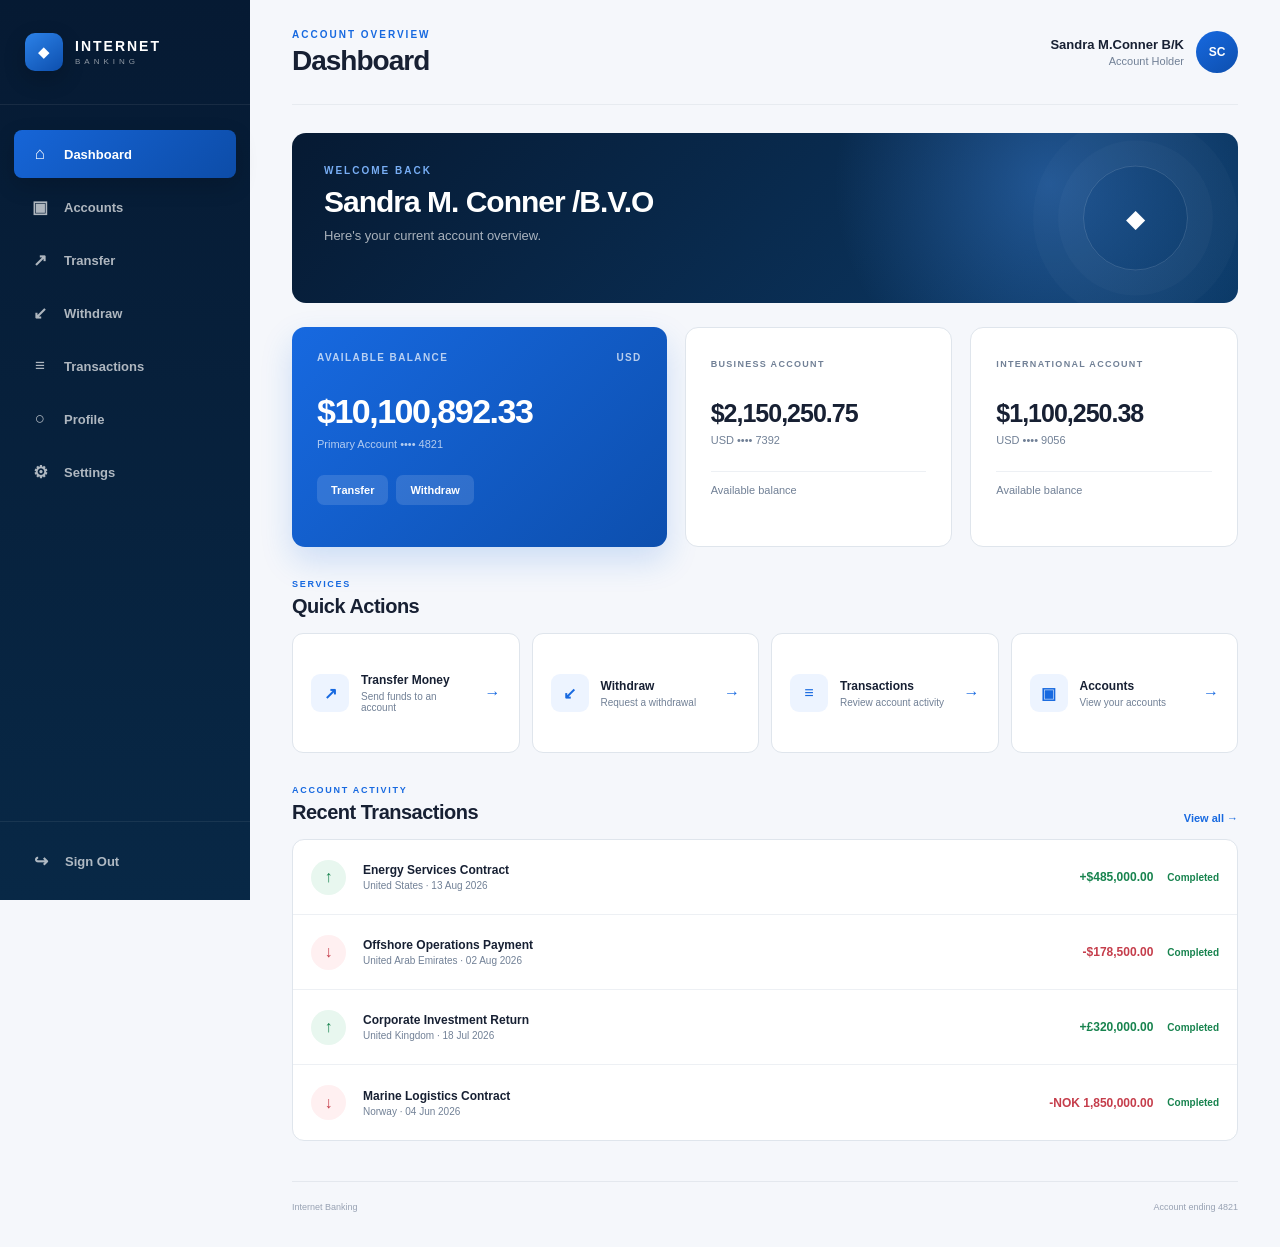
==== commit fb89e909: "Update dashboard.html" ====
--- a/dashboard.html
+++ b/dashboard.html
@@ -205,7 +205,7 @@
                 </p>
 
                 <h2>
-                    Sandra M. Conner
+                    Sandra M. Conner /B.V.O
                 </h2>
 
                 <span>
@@ -287,7 +287,7 @@
 
 
                 <strong>
-                    $6,750,500.22
+                   $2,150,250.75
                 </strong>
 
 
@@ -317,7 +317,7 @@
 
 
                 <strong>
-                    $4,750,100.80
+                    $1,100,250.38
                 </strong>
 
 
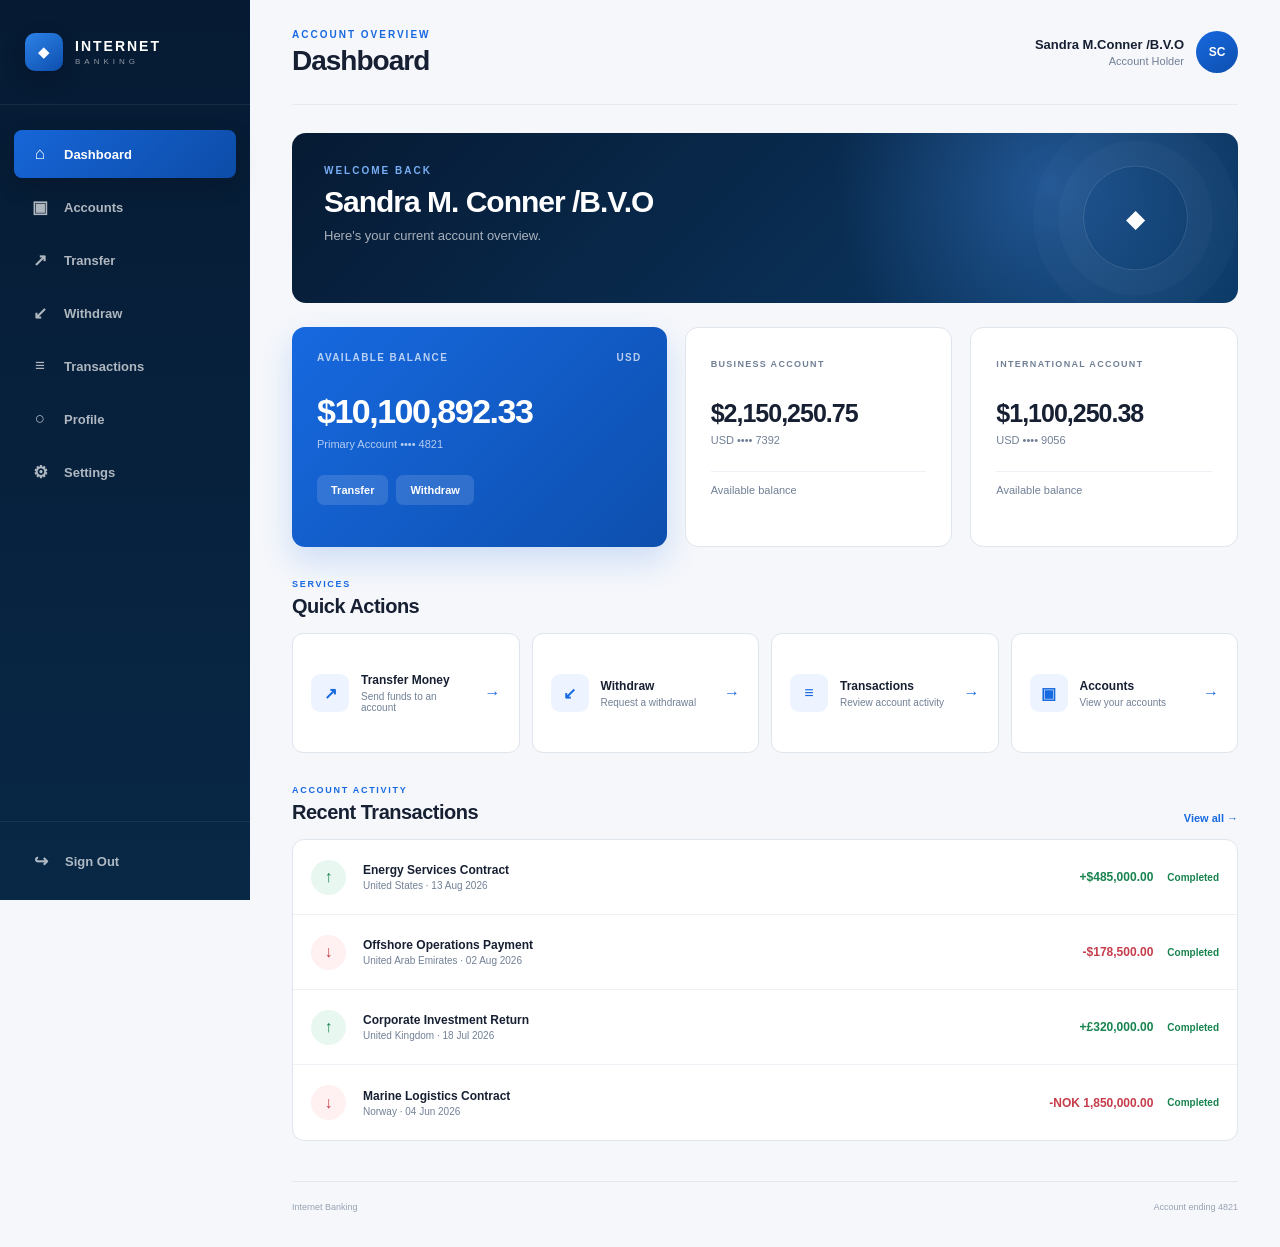
==== commit 4f4c87a6: "Fix HTML formatting and structure in dashboard.html" ====
--- a/dashboard.html
+++ b/dashboard.html
@@ -171,7 +171,7 @@
                 <div>
 
                     <strong>
-                        Sandra M.Conner B/K
+                        Sandra M.Conner /B.V.O
                     </strong>
 
                     <small>
